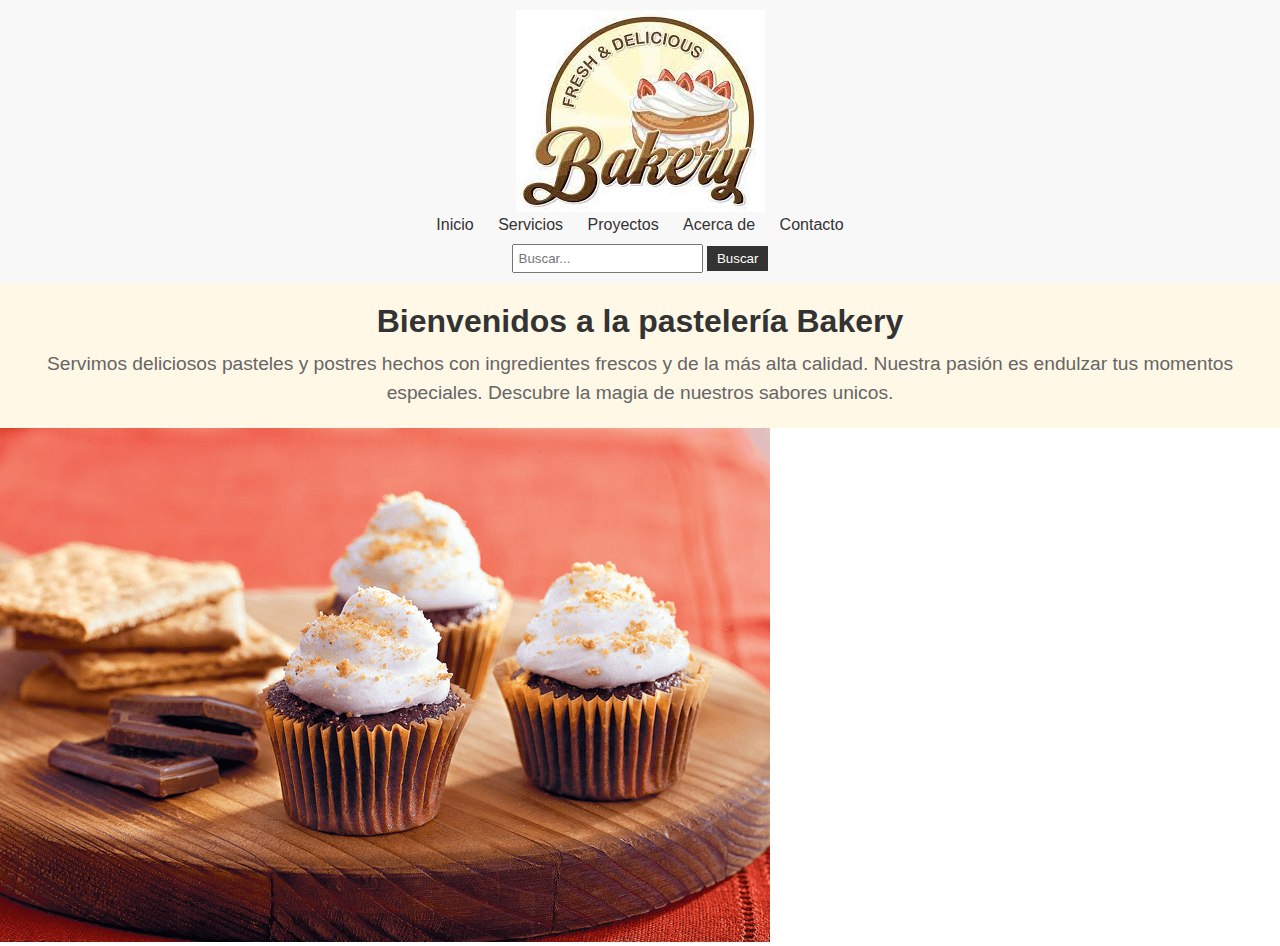
==== index.html @ 110444cb "Add files via upload" ====
<!DOCTYPE html>

<html lang="es">

<head>

    <meta charset="UTF-8">

    <meta name="viewport" content="width=device-width, initial-scale=1.0">

    <title>Pastelería Bakery</title>

    <link rel="icon" type="image/x-icon" href="pasteleria.ico">

    <link rel="stylesheet" href="style.css" ;>

</head>

<body>


    <header>

        <div id="logo">

            <img src="pasteleria.jpeg" alt="Logo de Pastelería Bakery">

        </div>

        <nav>

            <a href="#Inicio">Inicio</a>

            <a href="#Servicios">Servicios</a>

            <a href="#Proyectos">Proyectos</a>

            <a href="#Acerca de">Acerca de</a>

            <a href="#Contacto">Contacto</a>

            <form action="#" method="get">

                <input type="search" name="search" id="search" placeholder="Buscar...">

                <button type="submit">Buscar</button>

            </form>

        </nav>

    </header>


    <div class="banner">
        <div class="description-container">
            <h1>Bienvenidos a la pastelería Bakery</h1>
            <p>Servimos deliciosos pasteles y postres hechos con ingredientes frescos y de la más alta calidad. Nuestra pasión es endulzar tus momentos especiales. Descubre la magia de nuestros sabores unicos.</p>
            </div>
            </div>

            <img src="inicio.png" alt="imagen de pasteles">
</body>

</html>
---- style.css ----
body, h1, p, ul, li {
    margin: 0;
    padding: 0;
}

body {
    font-family: 'Arial', sans-serif;
}

header {
    background-color: #f8f8f8;
    padding: 10px;
    text-align: center;
}

nav a {
    text-decoration: none;
    margin: 0 10px;
    color: #333;
}

.banner {
    display: flex;
    justify-content: space-between;
    align-items: center;
    padding: 20px;
    background-color: #FFF8E7;
}

.description-container {
    flex: 1;
    padding: 0 20px;
}

.banner img {
    max-width: 100%;
    height: auto;
}

h1 {
    font-size: 2em;
    color: #333;
    margin-bottom: 10px;
    font-weight: bold;
}

p {
    font-size: 1.2em;
    color: #666;
    line-height: 1.5;
}

form {
    margin-top: 10px;
}

input[type="search"] {
    padding: 5px;
}

button {
    padding: 5px 10px;
    background-color: #333;
    color: #fff;
    border: none;
    cursor: pointer;
}

.description-container {
    text-align: center;
    align-items: center;
}

.banner img {
    width: 100%;
    height: 100%;
    object-fit: cover;
}
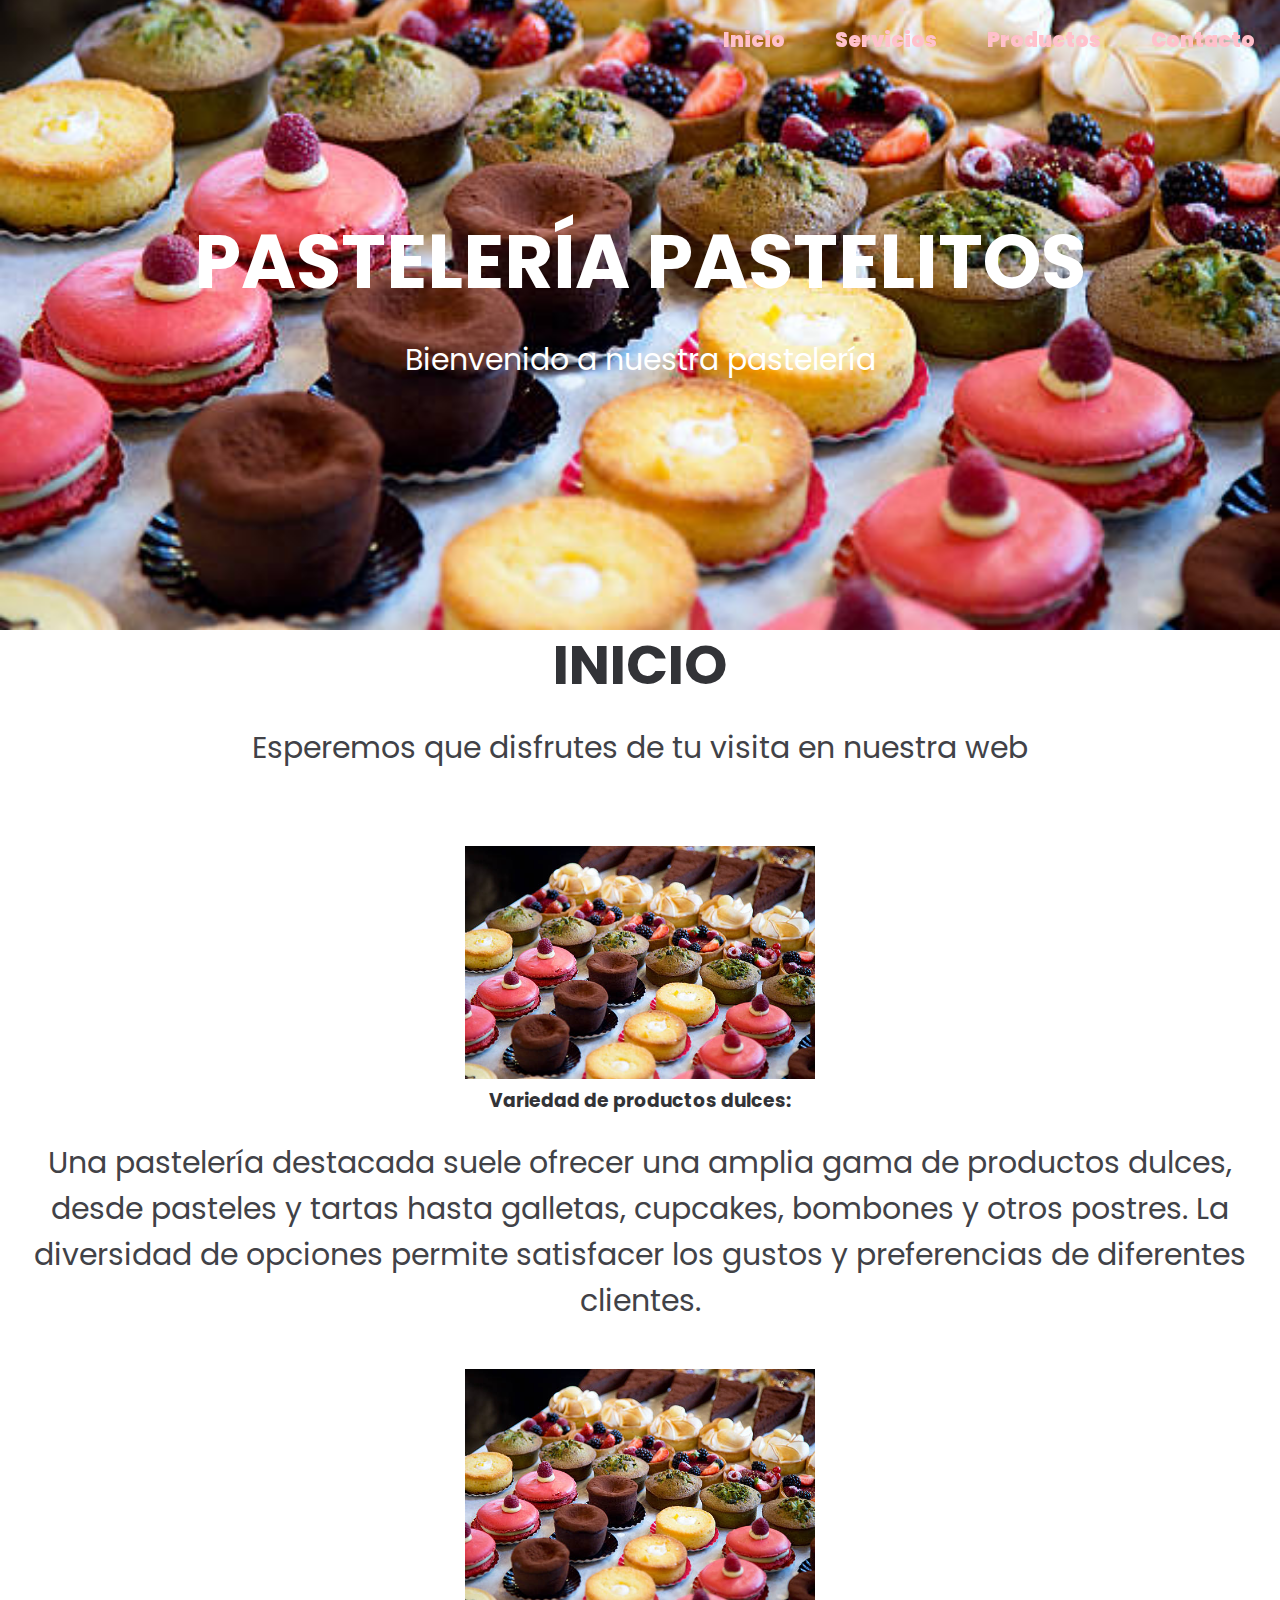
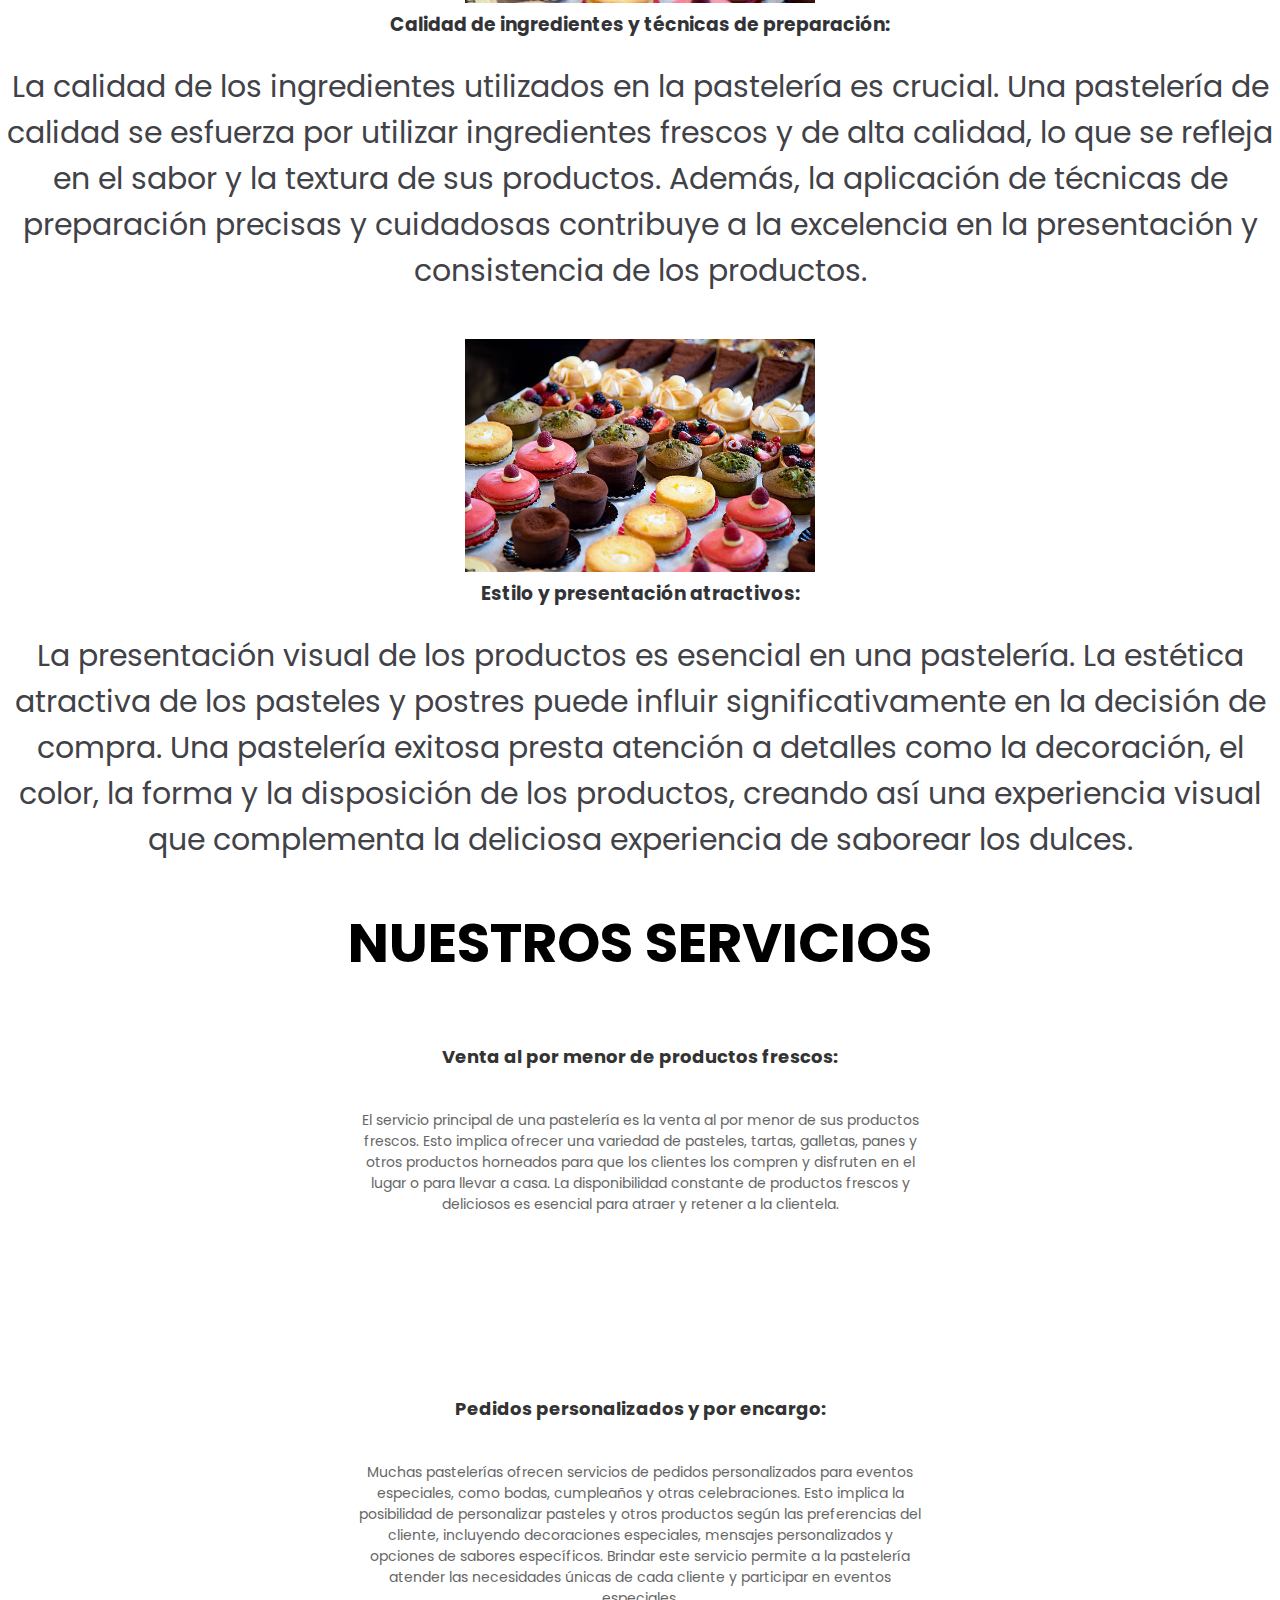
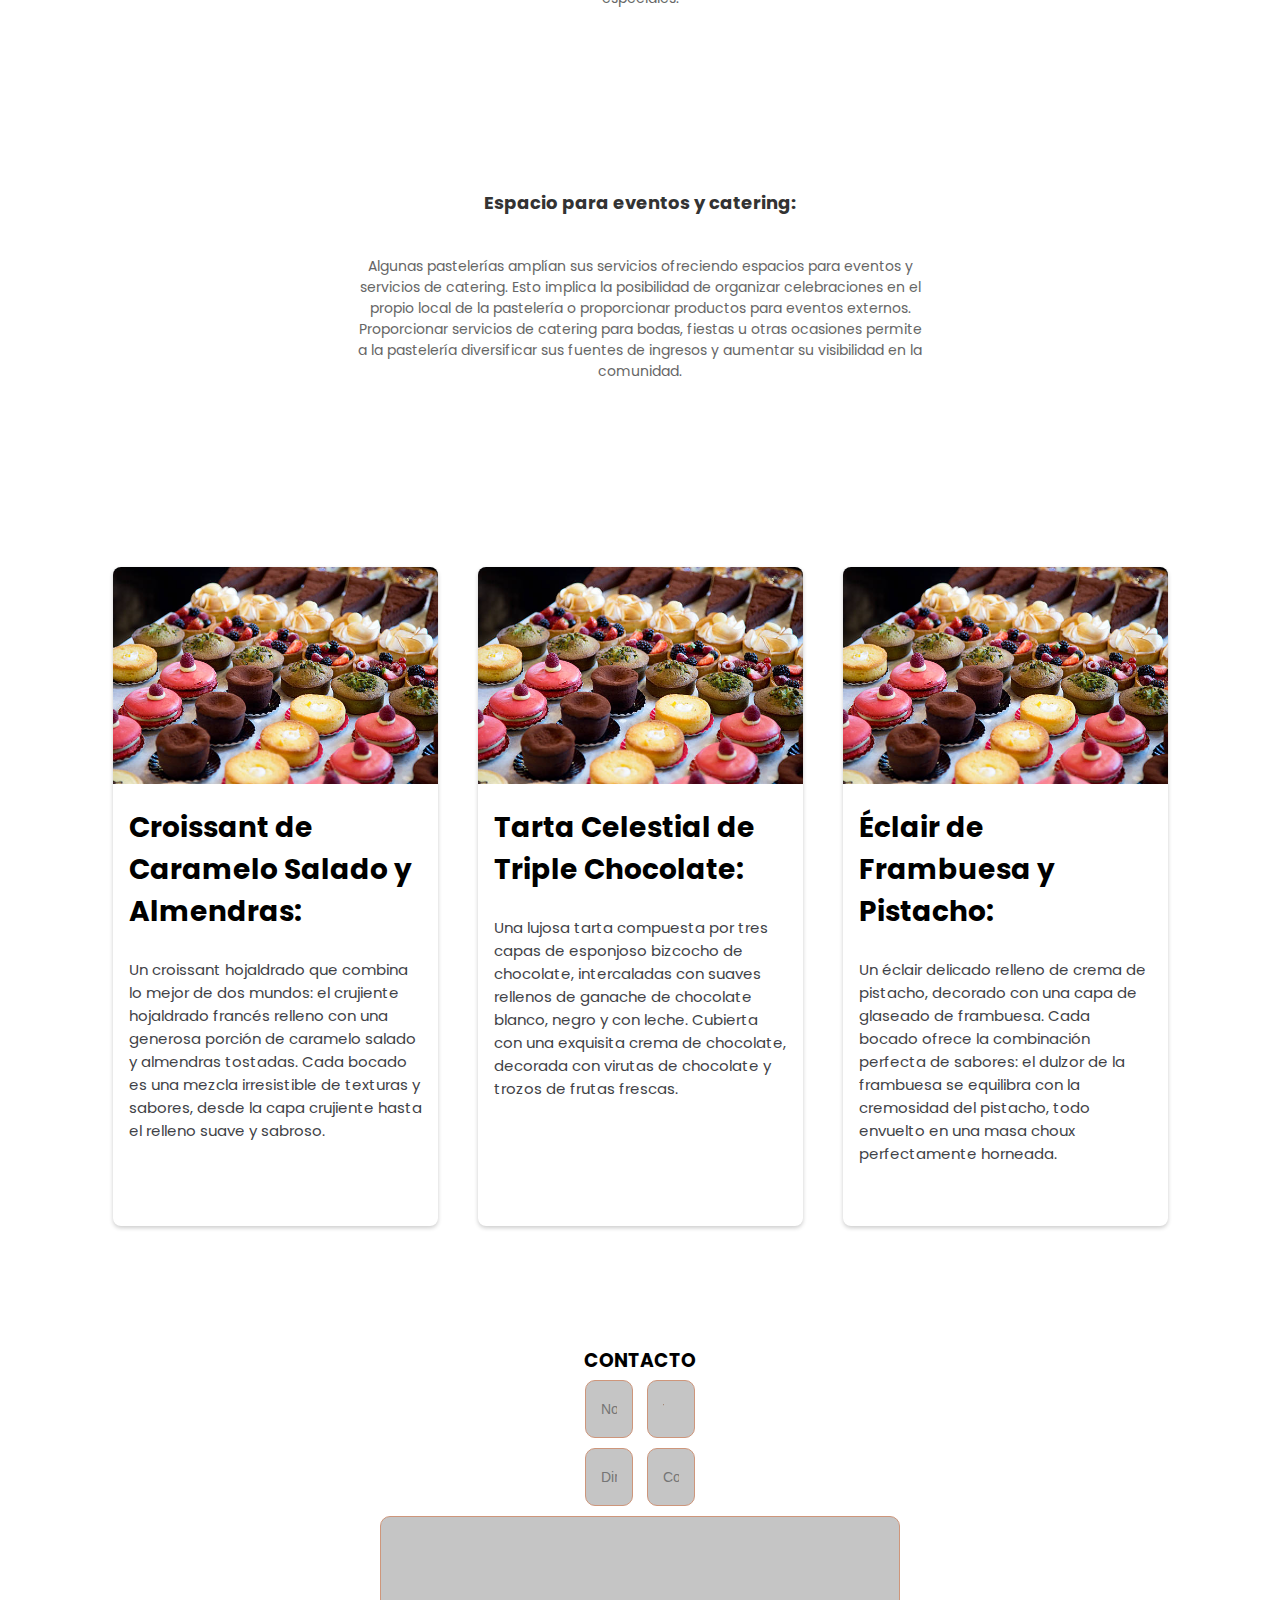
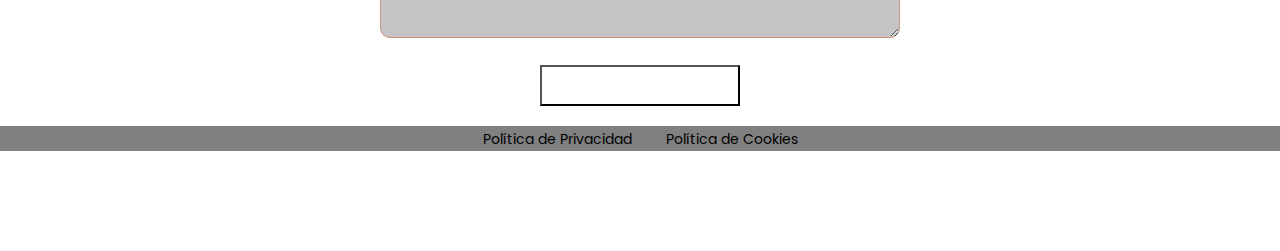
==== commit 16d186d0: "Add files via upload" ====
--- a/index.html
+++ b/index.html
@@ -1,65 +1,174 @@
 <!DOCTYPE html>
-
-<html lang="es">
+<html lang="en">
 
 <head>
-
-    <meta charset="UTF-8">
-
-    <meta name="viewport" content="width=device-width, initial-scale=1.0">
-
-    <title>Pastelería Bakery</title>
-
-    <link rel="icon" type="image/x-icon" href="pasteleria.ico">
-
-    <link rel="stylesheet" href="style.css" ;>
-
+  <meta charset="UTF-8">
+  <meta name="viewport" content="width=device-width, initial-scale=1.0">
+  <title>Document</title>
+  <link rel="stylesheet" href="style.css">
+  <link rel="icon" type="image/x-icon" href="/images/favicon.ico">
 </head>
 
 <body>
+  <header class="header">
+    <div class="menu container">
+      <a href="#" class="logo"></a>
+      <input type="checkbox" id="menu" />
+      <label form="menu">
+        <img
+          src="https://images.unsplash.com/photo-1469854523086-cc02fe5d8800?q=80&w=2021&auto=format&fit=crop&ixlib=rb-4.0.3&ixid=M3wxMjA3fDB8MHxwaG90by1wYWdlfHx8fGVufDB8fHx8fA%3D%3D"
+          class="menu icono" alt="">
+      </label>
+      <nav class="navbar">
+        <ul>
+          <li><a href="#inicio">Inicio</a></li>
+          <li><a href="#">Servicios</a></li>
+          <li><a href="#">Productos</a></li>
+          <li><a href="#">Contacto</a></li>
 
-
-    <header>
-
-        <div id="logo">
-
-            <img src="pasteleria.jpeg" alt="Logo de Pastelería Bakery">
+        </ul>
+      </nav>
+    </div>
+    <div class="header-content container">
+      <h1>PASTELERÍA PASTELITOS</h1>
+      <p>Bienvenido a nuestra pastelería
+      </p>
+    </div>
+  </header>
+  <section class="Viaje">
+    <div class="viaje-content container">
+      <h2 class="inicio">INICIO</h2>
+      <p class="txt-p">
+        Esperemos que disfrutes de tu visita en nuestra web
+      </p>
+      <div class="viajes-group">
+        <div class="viaje-1">
+          <img
+            src="inicio.jpg"
+            alt="">
+          <h3>Variedad de productos dulces:</h3>
+          <p>
+            Una pastelería destacada suele ofrecer una amplia gama de productos dulces, desde pasteles y tartas hasta galletas, cupcakes, bombones y otros postres. La diversidad de opciones permite satisfacer los gustos y preferencias de diferentes clientes.
+          </p>
 
         </div>
 
-        <nav>
+        <div class="viaje-1">
+          <img src="inicio.jpg" alt="pasteleria">
+          <h3>Calidad de ingredientes y técnicas de preparación: </h3>
+          <p>
+            La calidad de los ingredientes utilizados en la pastelería es crucial. Una pastelería de calidad se esfuerza por utilizar ingredientes frescos y de alta calidad, lo que se refleja en el sabor y la textura de sus productos. Además, la aplicación de técnicas de preparación precisas y cuidadosas contribuye a la excelencia en la presentación y consistencia de los productos.
+          </p>
 
-            <a href="#Inicio">Inicio</a>
+        </div>
+        <div class="viaje-1">
+          <img
+            src="inicio.jpg"
+            alt="">
+          <h3>Estilo y presentación atractivos: </h3>
+          <p>
+            La presentación visual de los productos es esencial en una pastelería. La estética atractiva de los pasteles y postres puede influir significativamente en la decisión de compra. Una pastelería exitosa presta atención a detalles como la decoración, el color, la forma y la disposición de los productos, creando así una experiencia visual que complementa la deliciosa experiencia de saborear los dulces.
+          </p>
+          </h3>
+        </div>
+      </div>
+    </div>
+  </section>
+  <main class="services">
+    <div class="services-content container">
+      <h2>Nuestros Servicios</h2>
+      <div class="services-group">
+        <div class="services1">
+          <h3>Venta al por menor de productos frescos:</h3>
+          <p>El servicio principal de una pastelería es la venta al por menor de sus productos frescos. Esto implica ofrecer una variedad de pasteles, tartas, galletas, panes y otros productos horneados para que los clientes los compren y disfruten en el lugar o para llevar a casa. La disponibilidad constante de productos frescos y deliciosos es esencial para atraer y retener a la clientela.
+          </p>
+        </div>
+        <div class="services1">
+          <h3>Pedidos personalizados y por encargo:</h3>
+          <p>Muchas pastelerías ofrecen servicios de pedidos personalizados para eventos especiales, como bodas, cumpleaños y otras celebraciones. Esto implica la posibilidad de personalizar pasteles y otros productos según las preferencias del cliente, incluyendo decoraciones especiales, mensajes personalizados y opciones de sabores específicos. Brindar este servicio permite a la pastelería atender las necesidades únicas de cada cliente y participar en eventos especiales.
 
-            <a href="#Servicios">Servicios</a>
-
-            <a href="#Proyectos">Proyectos</a>
-
-            <a href="#Acerca de">Acerca de</a>
-
-            <a href="#Contacto">Contacto</a>
-
-            <form action="#" method="get">
-
-                <input type="search" name="search" id="search" placeholder="Buscar...">
-
-                <button type="submit">Buscar</button>
-
-            </form>
-
-        </nav>
-
-    </header>
+          </p>
+        </div>
+        <div class="services1">
+          <h3>Espacio para eventos y catering: </h3>
+          <p>Algunas pastelerías amplían sus servicios ofreciendo espacios para eventos y servicios de catering. Esto implica la posibilidad de organizar celebraciones en el propio local de la pastelería o proporcionar productos para eventos externos. Proporcionar servicios de catering para bodas, fiestas u otras ocasiones permite a la pastelería diversificar sus fuentes de ingresos y aumentar su visibilidad en la comunidad.
 
 
-    <div class="banner">
-        <div class="description-container">
-            <h1>Bienvenidos a la pastelería Bakery</h1>
-            <p>Servimos deliciosos pasteles y postres hechos con ingredientes frescos y de la más alta calidad. Nuestra pasión es endulzar tus momentos especiales. Descubre la magia de nuestros sabores unicos.</p>
-            </div>
-            </div>
+          </p>
+        </div>
+      </div>
+    </div>
+  </main>
+  
+  <section id="viaje">
+    <div class="contenedor">
+      <div class="titulo">
+      </div>
+      <div class="contenedor">
+        <div class="card">
+          <img
+            src="inicio.jpg"
+            alt="Balí">
+          <div class="contenido">
+            <h3>Croissant de Caramelo Salado y Almendras:</h3>
+            <p>
+                Un croissant hojaldrado que combina lo mejor de dos mundos: el crujiente hojaldrado francés relleno con una generosa porción de caramelo salado y almendras tostadas. Cada bocado es una mezcla irresistible de texturas y sabores, desde la capa crujiente hasta el relleno suave y sabroso.</p>
+          </div>
+        </div>
+      </div>
+      <div class="contenedor">
+        <div class="card">
+          <img
+            src="inicio.jpg"
+            alt="Balí">
+          <div class="contenido">
+            <h3>Tarta Celestial de Triple Chocolate:</h3>
+            <p>
+                Una lujosa tarta compuesta por tres capas de esponjoso bizcocho de chocolate, intercaladas con suaves rellenos de ganache de chocolate blanco, negro y con leche. Cubierta con una exquisita crema de chocolate, decorada con virutas de chocolate y trozos de frutas frescas.</p>
+          </div>
+        </div>
+      </div>
 
-            <img src="inicio.png" alt="imagen de pasteles">
+      <div class="contenedor">
+        <div class="card">
+          <img
+            src="inicio.jpg"
+            alt="ViajesHoy">
+          <div class="contenido">
+            <h3>Éclair de Frambuesa y Pistacho:</h3>
+            <p>
+                Un éclair delicado relleno de crema de pistacho, decorado con una capa de glaseado de frambuesa. Cada bocado ofrece la combinación perfecta de sabores: el dulzor de la frambuesa se equilibra con la cremosidad del pistacho, todo envuelto en una masa choux perfectamente horneada.</p>
+          </div>
+        </div>
+      </div>
+    </div>
+  </section>
+  <footer class="footer-bg">
+    <div class="footer-content container">
+      <h3>CONTACTO</h3>
+      <form>
+        <div class="Layer1">
+          <input class="campo" type="text" placeholder="Nombre" required>
+          <input class="campo" type="number" placeholder="Telefono" required>
+        </div>
+        <div class="Layer2">
+          <input class="campo" type="text" placeholder="Direccion" required>
+          <input class="campo" type="email" placeholder="Correo" required>
+        </div>
+        <div class="Txt">
+          <textarea class="campo" cols="30" rows="5" placeholder="Texto" required>
+          </textarea>
+        </div>
+        <input type="submit" value="Enviar" class="btn-1">
+      </form>
+
+    </div>
+    <div class="privacy-links">
+        <a href="#">Política de Privacidad</a>
+        <a href="#">Política de Cookies</a>
+    </div>
+
+  </footer>
 </body>
 
-</html>+</html>
--- a/style.css
+++ b/style.css
@@ -1,78 +1,354 @@
-body, h1, p, ul, li {
+@import url('https://fonts.googleapis.com/css2?family=Poppins:ital,wght@0,100;0,200;0,300;0,400;0,500;0,600;0,700;0,800;0,900;1,100;1,200;1,300;1,400;1,500;1,600;1,700;1,800;1,900&family=Roboto:ital,wght@0,100;0,300;0,400;0,500;0,700;0,900;1,100;1,300;1,400;1,500;1,700;1,900&display=swap');
+
+* {
+    padding: 0;
     margin: 0;
-    padding: 0;
+    box-sizing: border-box;
+    text-decoration: none;
+    list-style: none;
 }
 
 body {
-    font-family: 'Arial', sans-serif;
-}
-
-header {
-    background-color: #f8f8f8;
-    padding: 10px;
-    text-align: center;
-}
-
-nav a {
-    text-decoration: none;
-    margin: 0 10px;
+    font-family: 'Poppins', sans-serif;
+}
+
+.container {
+    margin: 0 auto;
+}
+
+.header {
+    background-image: url(inicio.jpg);
+    background-position: center bottom;
+    background-repeat: no-repeat;
+    background-size: cover;
+    min-height: 70vh;
+    display: flex;
+    align-items: center;
+}
+
+.menu {
+    position: absolute;
+    top: 0;
+    left: 0;
+    right: 0;
+    display: flex;
+    align-items: center;
+    justify-content: space-between;
+    position: fixed;
+}
+
+.menu .navbar ul li {
+    position: relative;
+    float: left;
+}
+
+.menu .navbar ul li a {
+    font-size: 20px;
+    padding: 25px;
+    color: pink;
+    display: block;
+    font-weight: 1000;
+}
+
+.menu .navbar ul li a:hover {
+    color: brown;
+}
+
+#menu {
+    display: none;
+}
+
+.menu-icono {
+    width: 25px;
+}
+
+.menu label {
+    cursor: pointer;
+    display: none;
+}
+
+.header-content {
+    text-align: center;
+}
+
+.header-content h1 {
+    font-size: 75px;
+    line-height: 80px;
+    color: #fff;
+    text-transform: uppercase;
+    margin-bottom: 35px;
+}
+
+.header-content p {
+    color: #fff;
+    padding: 0 250px;
+    margin-bottom: 25px;
+}
+
+.btn-1 {
+    display: inline-block;
+    padding: 11px 35px;
+    background-color: #CE967B;
+    color: #fff;
+    text-transform: uppercase;
+}
+
+.btn-1:hover {
+    background-color: #ebad8d;
+}
+
+.Viaje {
+    display: flex;
+    flex-direction: column;
+    align-items: center;
+    text-align: center;
+}
+
+.viaje-content {
+    width: 100%;
+}
+
+.viaje-content h2 {
+    font-size: 55px;
+    line-height: 70px;
+    color: #323337;
+    text-transform: uppercase;
+    padding: 0 250px;
+    margin-bottom: 15px;
+}
+
+.txt-p {
+    color: #414247;
+    padding: 0 250px;
+    margin-bottom: 75px;
+}
+
+.viajes-group {
+    flex-wrap: wrap;
+}
+
+.viaje-1 img {
+    width: 100%;
+    max-width: 600px;
+    margin: 0 auto;
+}
+
+.viaje1 {
+    padding: 0 25px;
+}
+
+.viaje-1 img {
+    width: 350px;
+}
+
+.viaje-1 h3 {
+    color: #323337;
+    font-size: 50 px;
+    margin-bottom: 15px;
+}
+
+.services {
+    display: flex;
+    flex-direction: column;
+    align-items: center;
+    text-align: center;
+
+}
+
+.services-content {
+    width: 100%;
+}
+
+.services-content h2 {
+    font-size: 55px;
+    line-height: 70px;
+    color: black;
+    text-transform: uppercase;
+    margin-bottom: 50px;
+}
+
+.services-content p {
+    color: white;
+    margin-bottom: 150px;
+    padding: 10 100px;
+}
+
+.services-group {
+    flex-wrap: wrap;
+}
+
+.services1 {
+    width: 100%;
+    max-width: 600px;
+    margin: 0 auto;
+}
+
+.services1 img {
+    width: 100%;
+    height: auto;
+    border-bottom: 1px solid #e0e0e0;
+}
+
+.services1 h3 {
     color: #333;
-}
-
-.banner {
-    display: flex;
-    justify-content: space-between;
-    align-items: center;
-    padding: 20px;
-    background-color: #FFF8E7;
-}
-
-.description-container {
-    flex: 1;
-    padding: 0 20px;
-}
-
-.banner img {
-    max-width: 100%;
+    font-size: 18px;
+    padding: 15px;
+}
+
+.services p {
+    color: #666;
+    padding: 0 15px 15px;
+    font-size: 14px;
+}
+
+.general {
+    display: flex;
+
+}
+
+.general-1 {
+    width: 50%;
+    padding: 100px 250px 100p 100px;
+    background-color: #E1E2E6;
+}
+
+.general-2 {
+    background-image: url(inicio.jpg);
+    background-position: center center;
+    background-repeat: no-repeat;
+    background-size: cover;
+    width: 50%;
+}
+
+.general-3 {
+    background-image: url(inicio.jpg);
+    background-position: center center;
+    background-repeat: no-repeat;
+    background-size: cover;
+    width: 50%;
+}
+
+h2 {
+    font-size: 75px;
+    line-height: 500px;
+    color: #323337;
+    text-transform: uppercase;
+    margin-bottom: 20px;
+}
+
+p {
+    font-size: 30px;
+    color: #414247;
+    margin: 25px 0 45px 0;
+}
+
+#viaje .titulo {
+    display: flex;
+    align-items: center;
+    justify-content: center;
+    margin-top: 10vh;
+}
+
+#viaje .contenedor {
+    display: flex;
+    justify-content: center;
+    flex-wrap: wrap;
+}
+
+#viaje .card {
+    width: 325px;
+    background-color: white;
+    border-radius: 8px;
+    overflow: hidden;
+    box-shadow: 0 2px 4px rgba(0, 0, 0, 0.2);
+    margin: 20px;
+}
+
+#viaje img {
+    width: 100%;
     height: auto;
 }
 
-h1 {
-    font-size: 2em;
-    color: #333;
-    margin-bottom: 10px;
-    font-weight: bold;
-}
-
-p {
-    font-size: 1.2em;
-    color: #666;
-    line-height: 1.5;
+#viaje .contenido {
+    padding: 16px;
+}
+
+#viaje .contenido h3 {
+    font-size: 28px;
+    margin-bottom: 8px;
+}
+
+#viaje .contenido p {
+    font-size: 15px;
+}
+
+.footer-bg {
+    background-image: url(photo-1530789253388-582c481c54b0.avif);
+    background-position: center center;
+    background-repeat: no-repeat;
+    background-size: cover;
+    text-align: center;
+    padding: 100px 0;
 }
 
 form {
-    margin-top: 10px;
-}
-
-input[type="search"] {
-    padding: 5px;
-}
-
-button {
-    padding: 5px 10px;
-    background-color: #333;
+    flex-direction: column;
+    text-align: center;
+}
+
+.campo-1 {
+    margin-bottom: 15px;
+}
+
+.campo {
+    margin: 5px;
+    padding: 20px 15px;
+    width: 450px;
+    background-color: #c5c5c5;
+    border: 1px solid #CE967B;
+    outline: none;
+    border-radius: 10px;
+    font-size: 14px;
+    color: black;
+}
+
+textarea {
+    width: 520px !important;
+    flex: start;
+}
+
+.privacy-links {
+    margin-top: 20px;
+background-color: gray;
+}
+
+footer .footer-content form input {
+    width: 48px;
+    
+}
+
+footer .footer-content form .btn-1 {
+    width: 100%;
+    max-width: 200px;
+    margin-top: 15px;
+    background-color: white;
     color: #fff;
-    border: none;
-    cursor: pointer;
-}
-
-.description-container {
-    text-align: center;
-    align-items: center;
-}
-
-.banner img {
-    width: 100%;
-    height: 100%;
-    object-fit: cover;
-}+}
+
+footer .footer-content form .btn-1:hover {
+    background-color: #ebad8d;
+}
+
+
+
+.privacy-links a {
+color: black;
+margin: 0 15px;
+text-decoration: none;
+font-size: 14px;
+
+}
+
+.privacy-links a:hover {
+    color: chocolate;
+}
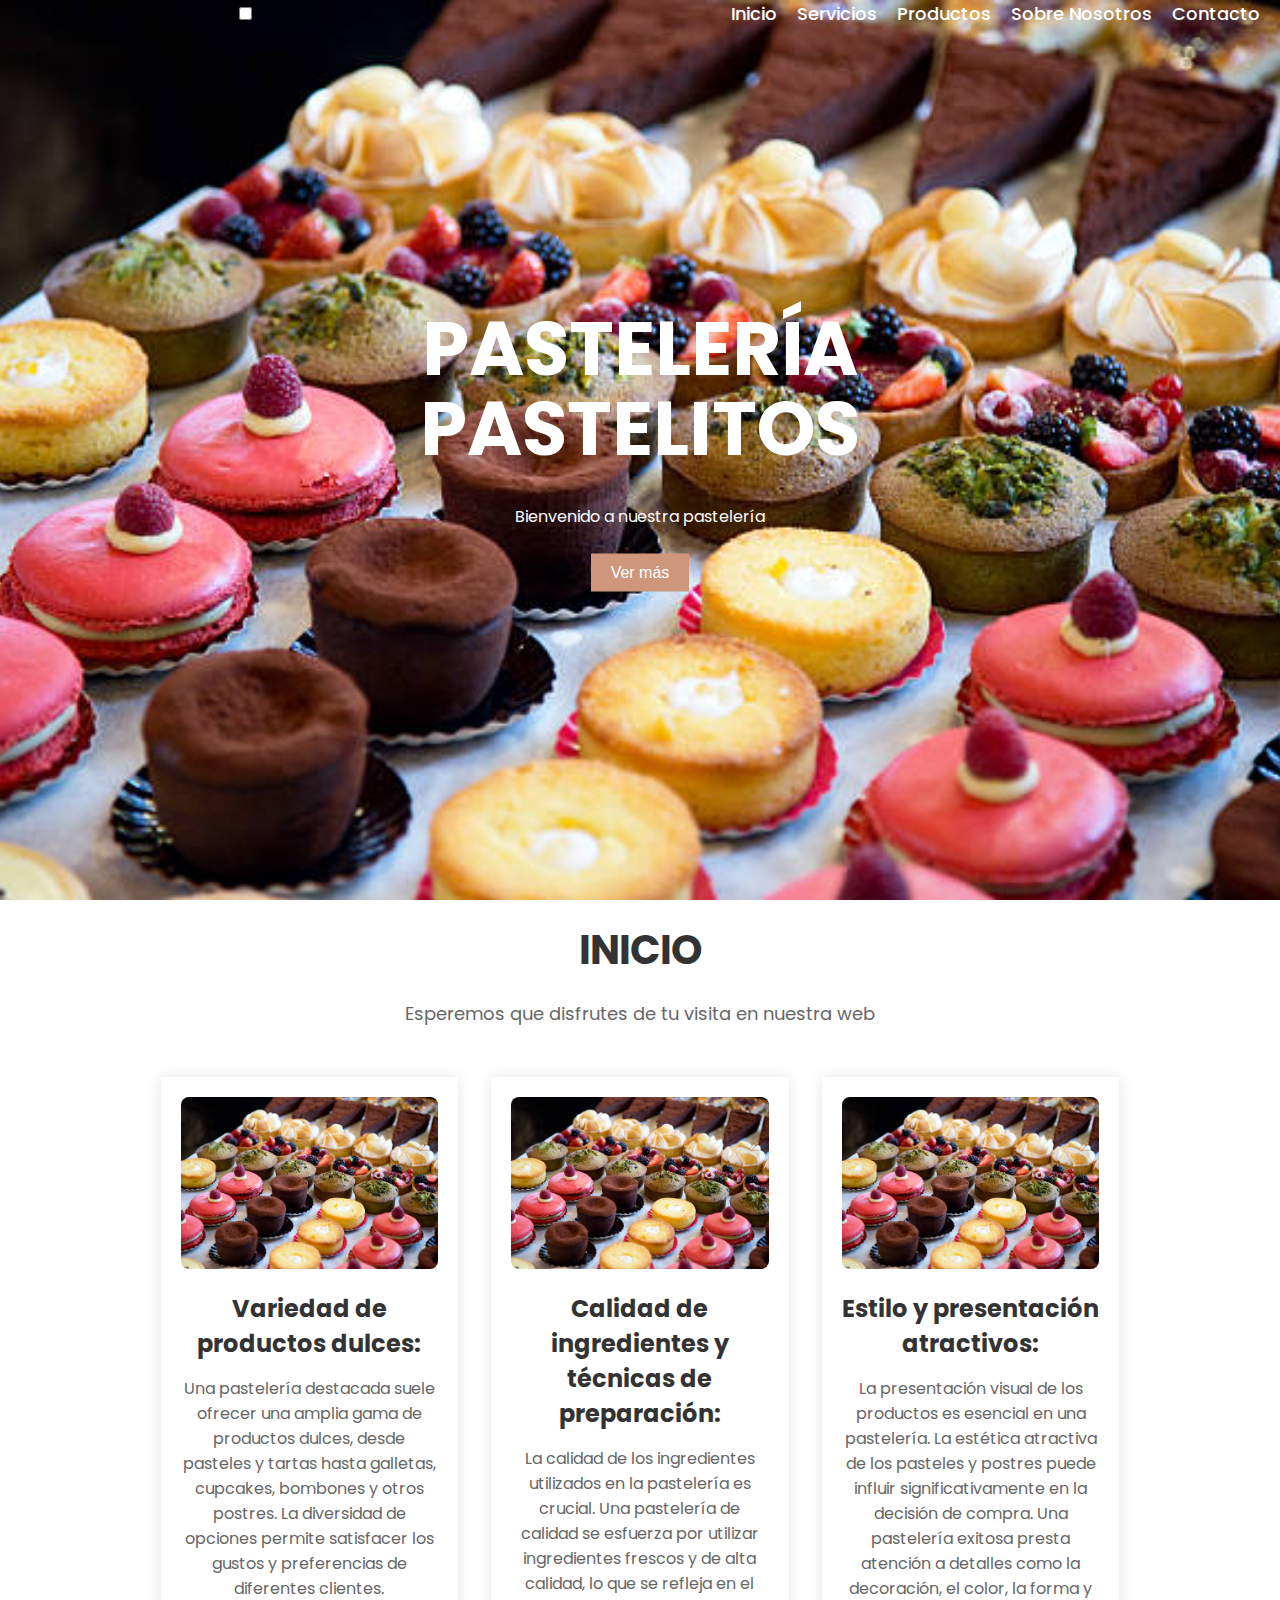
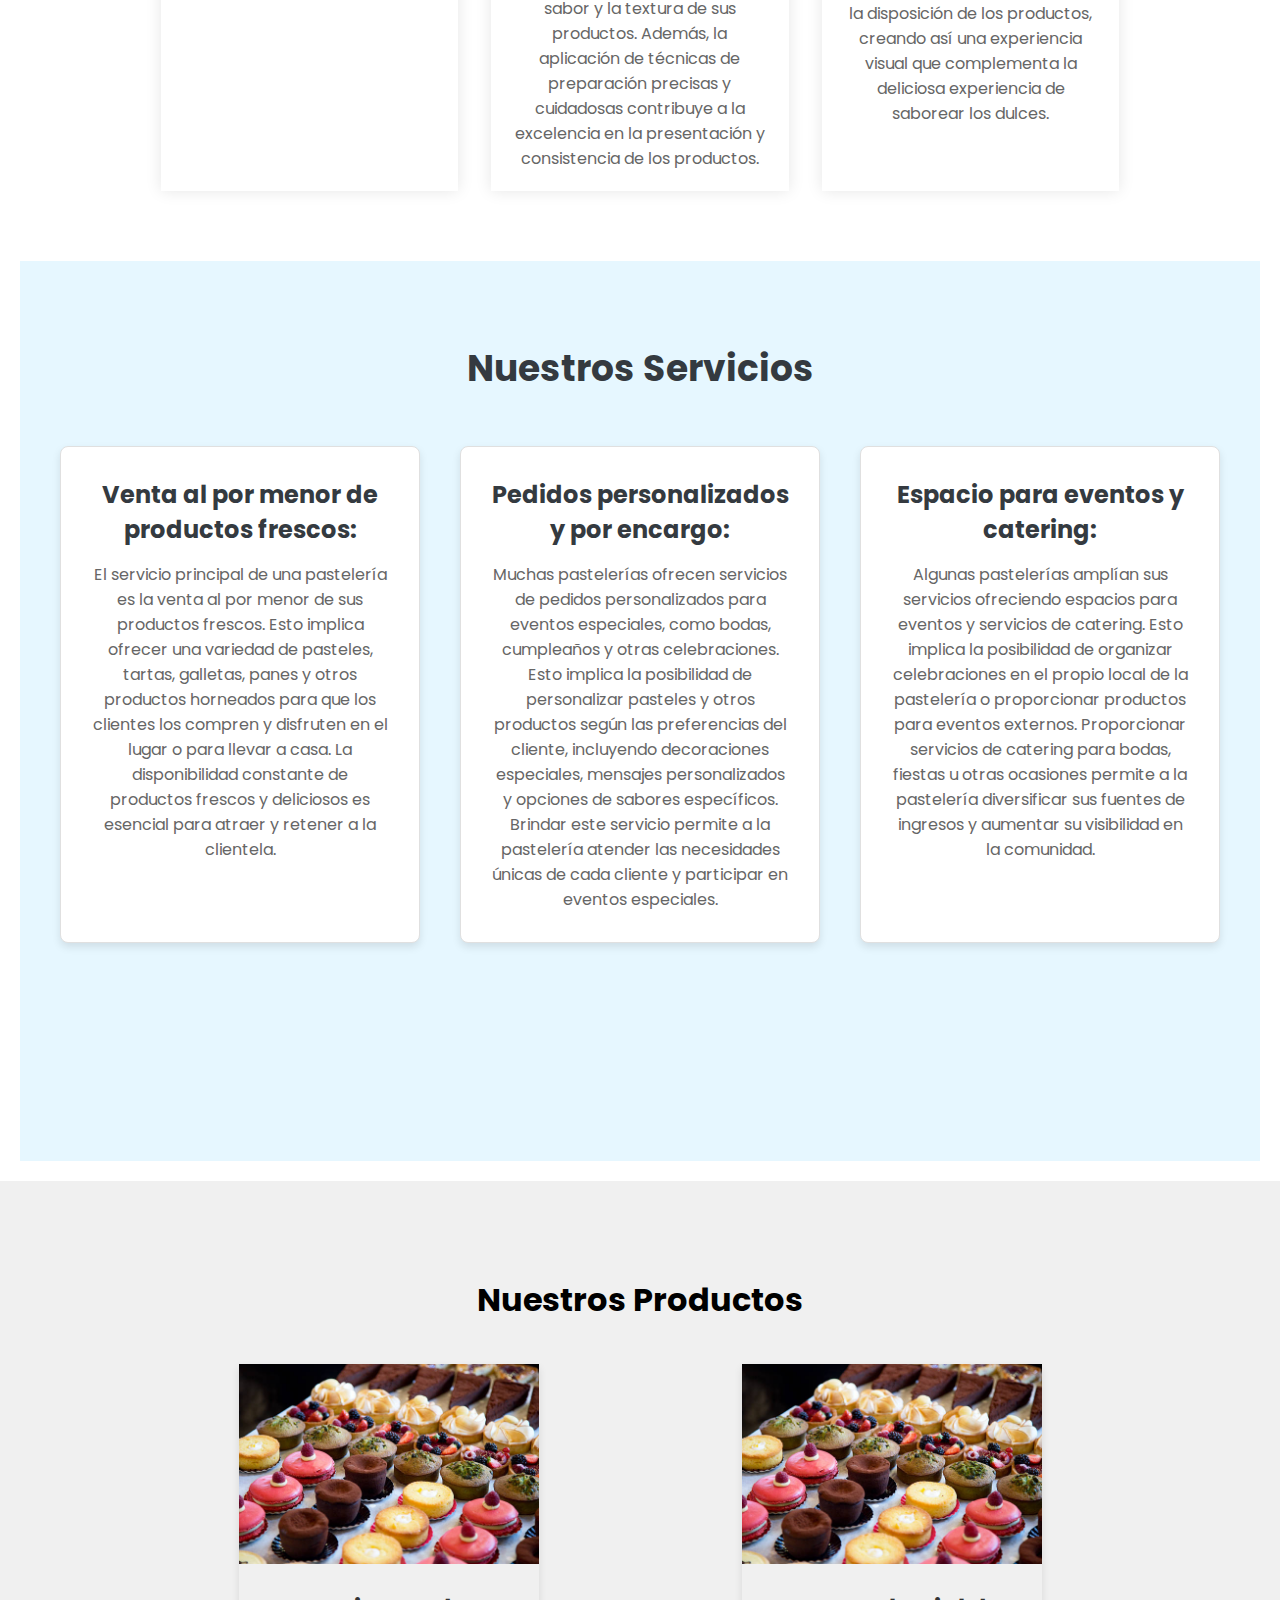
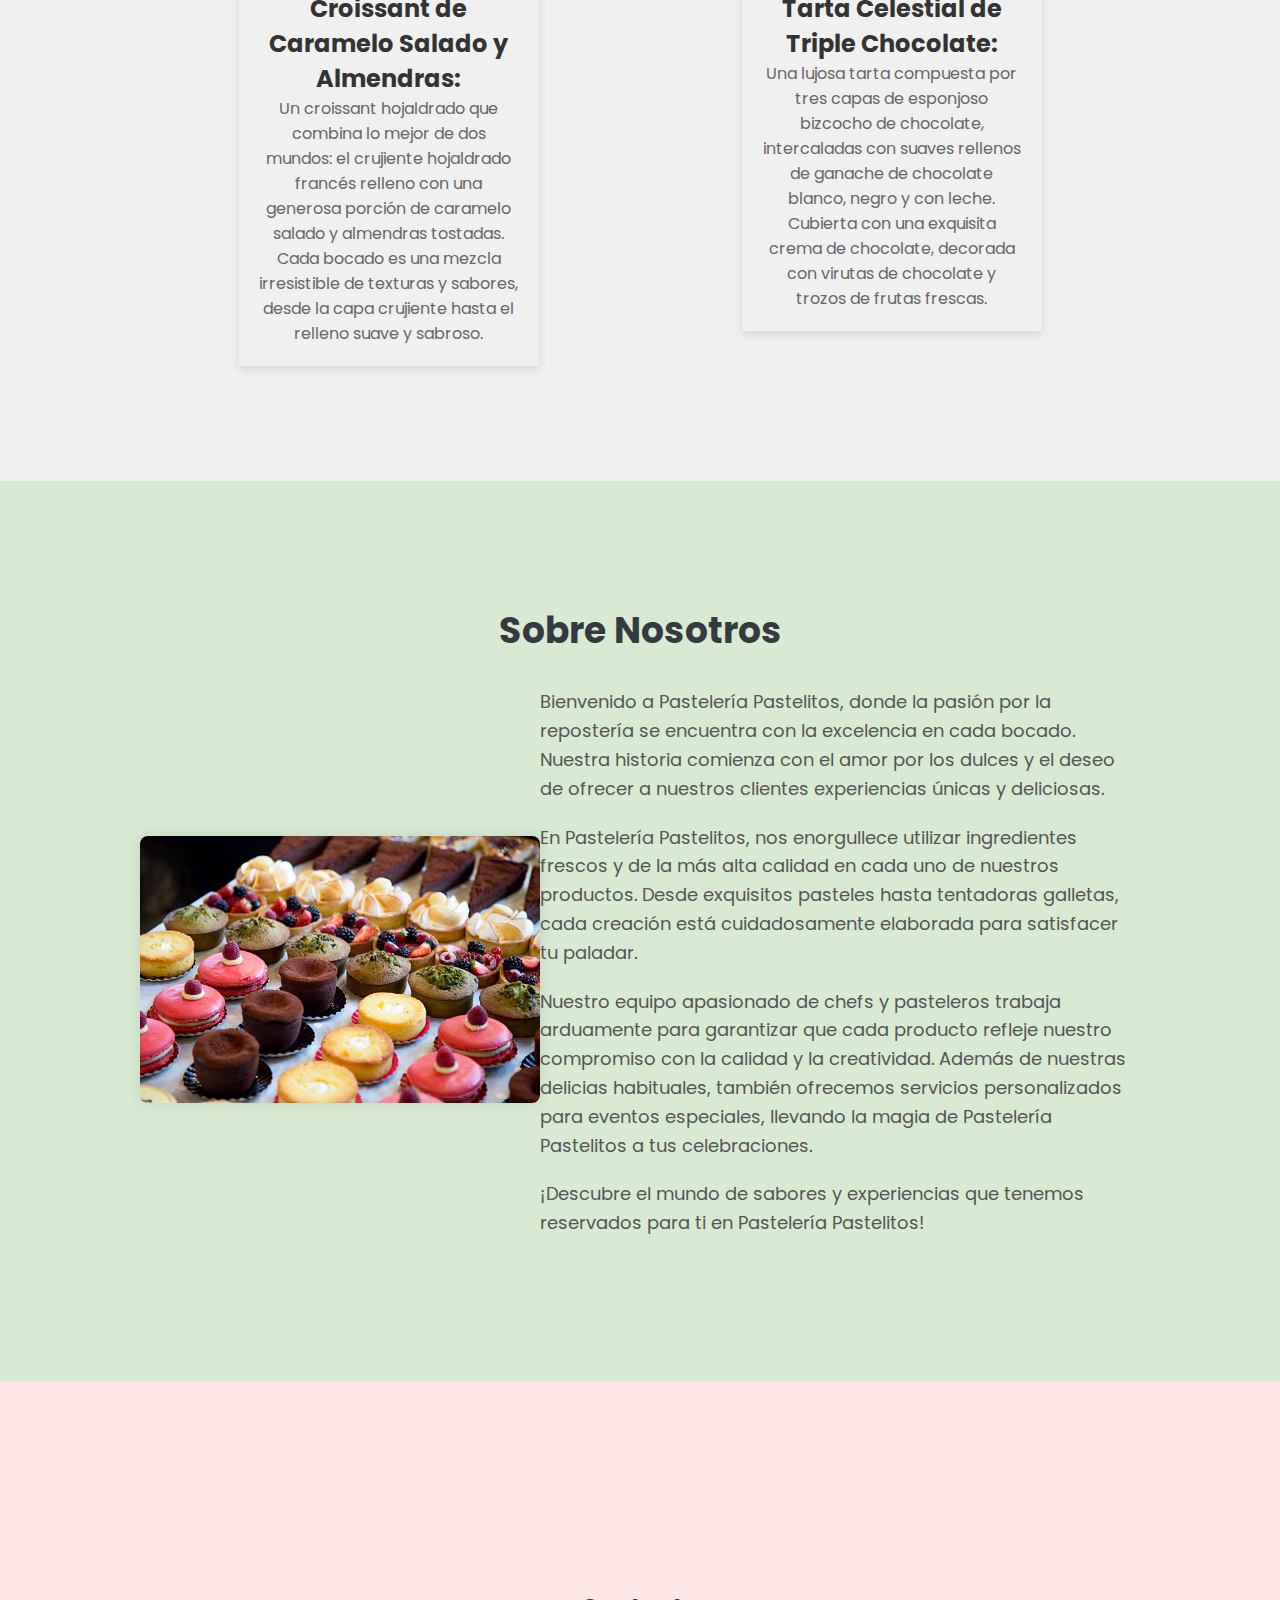
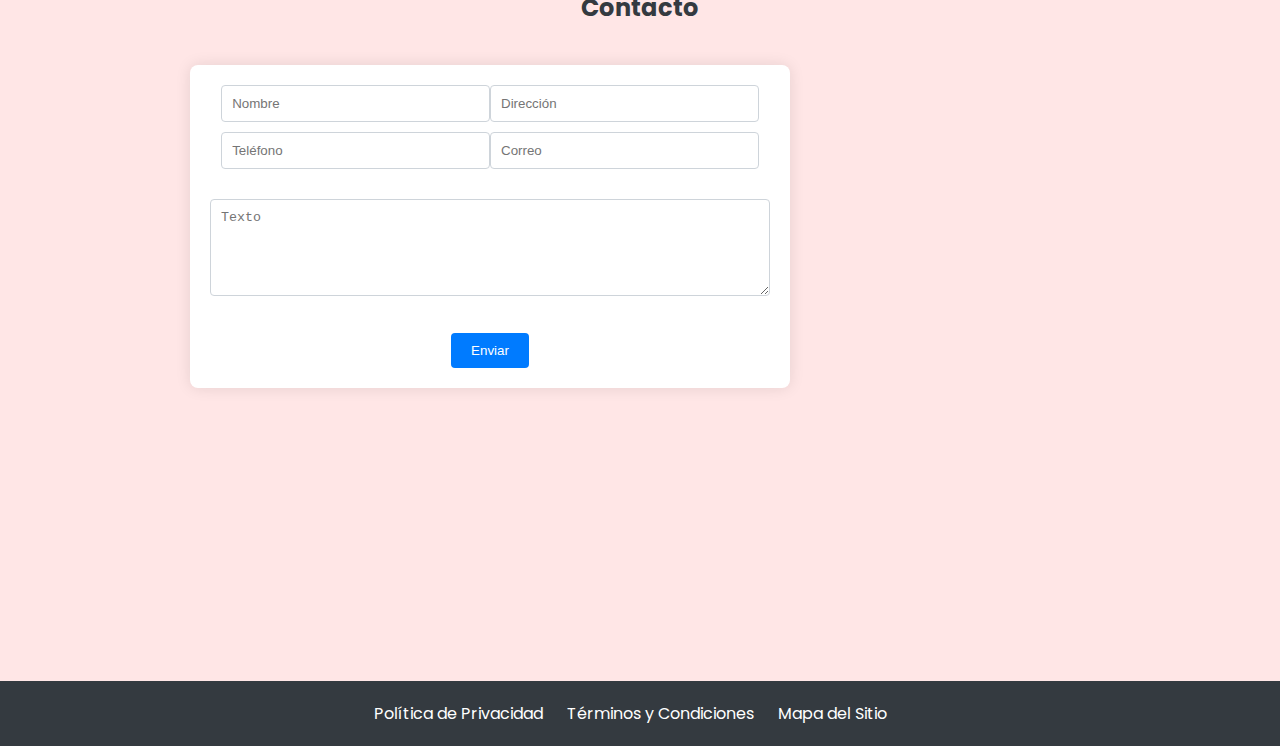
==== commit e198f136: "Add files via upload" ====
--- a/index.html
+++ b/index.html
@@ -1,174 +1,204 @@
-<!DOCTYPE html>
-<html lang="en">
-
-<head>
-  <meta charset="UTF-8">
-  <meta name="viewport" content="width=device-width, initial-scale=1.0">
-  <title>Document</title>
-  <link rel="stylesheet" href="style.css">
-  <link rel="icon" type="image/x-icon" href="/images/favicon.ico">
-</head>
-
-<body>
-  <header class="header">
-    <div class="menu container">
-      <a href="#" class="logo"></a>
-      <input type="checkbox" id="menu" />
-      <label form="menu">
-        <img
-          src="https://images.unsplash.com/photo-1469854523086-cc02fe5d8800?q=80&w=2021&auto=format&fit=crop&ixlib=rb-4.0.3&ixid=M3wxMjA3fDB8MHxwaG90by1wYWdlfHx8fGVufDB8fHx8fA%3D%3D"
-          class="menu icono" alt="">
-      </label>
-      <nav class="navbar">
-        <ul>
-          <li><a href="#inicio">Inicio</a></li>
-          <li><a href="#">Servicios</a></li>
-          <li><a href="#">Productos</a></li>
-          <li><a href="#">Contacto</a></li>
-
-        </ul>
-      </nav>
-    </div>
-    <div class="header-content container">
-      <h1>PASTELERÍA PASTELITOS</h1>
-      <p>Bienvenido a nuestra pastelería
-      </p>
-    </div>
-  </header>
-  <section class="Viaje">
-    <div class="viaje-content container">
-      <h2 class="inicio">INICIO</h2>
-      <p class="txt-p">
-        Esperemos que disfrutes de tu visita en nuestra web
-      </p>
-      <div class="viajes-group">
-        <div class="viaje-1">
-          <img
-            src="inicio.jpg"
-            alt="">
-          <h3>Variedad de productos dulces:</h3>
-          <p>
-            Una pastelería destacada suele ofrecer una amplia gama de productos dulces, desde pasteles y tartas hasta galletas, cupcakes, bombones y otros postres. La diversidad de opciones permite satisfacer los gustos y preferencias de diferentes clientes.
-          </p>
-
-        </div>
-
-        <div class="viaje-1">
-          <img src="inicio.jpg" alt="pasteleria">
-          <h3>Calidad de ingredientes y técnicas de preparación: </h3>
-          <p>
-            La calidad de los ingredientes utilizados en la pastelería es crucial. Una pastelería de calidad se esfuerza por utilizar ingredientes frescos y de alta calidad, lo que se refleja en el sabor y la textura de sus productos. Además, la aplicación de técnicas de preparación precisas y cuidadosas contribuye a la excelencia en la presentación y consistencia de los productos.
-          </p>
-
-        </div>
-        <div class="viaje-1">
-          <img
-            src="inicio.jpg"
-            alt="">
-          <h3>Estilo y presentación atractivos: </h3>
-          <p>
-            La presentación visual de los productos es esencial en una pastelería. La estética atractiva de los pasteles y postres puede influir significativamente en la decisión de compra. Una pastelería exitosa presta atención a detalles como la decoración, el color, la forma y la disposición de los productos, creando así una experiencia visual que complementa la deliciosa experiencia de saborear los dulces.
-          </p>
-          </h3>
-        </div>
-      </div>
-    </div>
-  </section>
-  <main class="services">
-    <div class="services-content container">
-      <h2>Nuestros Servicios</h2>
-      <div class="services-group">
-        <div class="services1">
-          <h3>Venta al por menor de productos frescos:</h3>
-          <p>El servicio principal de una pastelería es la venta al por menor de sus productos frescos. Esto implica ofrecer una variedad de pasteles, tartas, galletas, panes y otros productos horneados para que los clientes los compren y disfruten en el lugar o para llevar a casa. La disponibilidad constante de productos frescos y deliciosos es esencial para atraer y retener a la clientela.
-          </p>
-        </div>
-        <div class="services1">
-          <h3>Pedidos personalizados y por encargo:</h3>
-          <p>Muchas pastelerías ofrecen servicios de pedidos personalizados para eventos especiales, como bodas, cumpleaños y otras celebraciones. Esto implica la posibilidad de personalizar pasteles y otros productos según las preferencias del cliente, incluyendo decoraciones especiales, mensajes personalizados y opciones de sabores específicos. Brindar este servicio permite a la pastelería atender las necesidades únicas de cada cliente y participar en eventos especiales.
-
-          </p>
-        </div>
-        <div class="services1">
-          <h3>Espacio para eventos y catering: </h3>
-          <p>Algunas pastelerías amplían sus servicios ofreciendo espacios para eventos y servicios de catering. Esto implica la posibilidad de organizar celebraciones en el propio local de la pastelería o proporcionar productos para eventos externos. Proporcionar servicios de catering para bodas, fiestas u otras ocasiones permite a la pastelería diversificar sus fuentes de ingresos y aumentar su visibilidad en la comunidad.
-
-
-          </p>
-        </div>
-      </div>
-    </div>
-  </main>
-  
-  <section id="viaje">
-    <div class="contenedor">
-      <div class="titulo">
-      </div>
-      <div class="contenedor">
-        <div class="card">
-          <img
-            src="inicio.jpg"
-            alt="Balí">
-          <div class="contenido">
-            <h3>Croissant de Caramelo Salado y Almendras:</h3>
-            <p>
-                Un croissant hojaldrado que combina lo mejor de dos mundos: el crujiente hojaldrado francés relleno con una generosa porción de caramelo salado y almendras tostadas. Cada bocado es una mezcla irresistible de texturas y sabores, desde la capa crujiente hasta el relleno suave y sabroso.</p>
-          </div>
-        </div>
-      </div>
-      <div class="contenedor">
-        <div class="card">
-          <img
-            src="inicio.jpg"
-            alt="Balí">
-          <div class="contenido">
-            <h3>Tarta Celestial de Triple Chocolate:</h3>
-            <p>
-                Una lujosa tarta compuesta por tres capas de esponjoso bizcocho de chocolate, intercaladas con suaves rellenos de ganache de chocolate blanco, negro y con leche. Cubierta con una exquisita crema de chocolate, decorada con virutas de chocolate y trozos de frutas frescas.</p>
-          </div>
-        </div>
-      </div>
-
-      <div class="contenedor">
-        <div class="card">
-          <img
-            src="inicio.jpg"
-            alt="ViajesHoy">
-          <div class="contenido">
-            <h3>Éclair de Frambuesa y Pistacho:</h3>
-            <p>
-                Un éclair delicado relleno de crema de pistacho, decorado con una capa de glaseado de frambuesa. Cada bocado ofrece la combinación perfecta de sabores: el dulzor de la frambuesa se equilibra con la cremosidad del pistacho, todo envuelto en una masa choux perfectamente horneada.</p>
-          </div>
-        </div>
-      </div>
-    </div>
-  </section>
-  <footer class="footer-bg">
-    <div class="footer-content container">
-      <h3>CONTACTO</h3>
-      <form>
-        <div class="Layer1">
-          <input class="campo" type="text" placeholder="Nombre" required>
-          <input class="campo" type="number" placeholder="Telefono" required>
-        </div>
-        <div class="Layer2">
-          <input class="campo" type="text" placeholder="Direccion" required>
-          <input class="campo" type="email" placeholder="Correo" required>
-        </div>
-        <div class="Txt">
-          <textarea class="campo" cols="30" rows="5" placeholder="Texto" required>
-          </textarea>
-        </div>
-        <input type="submit" value="Enviar" class="btn-1">
-      </form>
-
-    </div>
-    <div class="privacy-links">
-        <a href="#">Política de Privacidad</a>
-        <a href="#">Política de Cookies</a>
-    </div>
-
-  </footer>
-</body>
-
-</html>
+<!DOCTYPE html>
+<html lang="en">
+
+<head>
+  <meta charset="UTF-8">
+  <meta name="viewport" content="width=device-width, initial-scale=1.0">
+  <title>Document</title>
+  <link rel="stylesheet" href="style.css">
+  <link rel="icon" type="image/x-icon" href="/images/favicon.ico">
+</head>
+
+<body>
+  <header class="cabecera">
+    <div class="contenedor-del-menu">
+      <a class="logo"></a>
+      <input type="checkbox" id="menu-toggle" />
+      <label for="menu-toggle"></label>
+      <nav class="barra-de-navegacion">
+        <ul>
+          <li><a href="#inicio">Inicio</a></li>
+          <li><a href="#servicio">Servicios</a></li>
+          <li><a href="#productos">Productos</a></li>
+          <li><a href="#sobre-nosotros">Sobre Nosotros</a></li>
+          <li><a href="#contacto">Contacto</a></li>
+        </ul>
+      </nav>
+    </div>
+    <div class="contenedor-contenido-cabecera">
+      <h1>PASTELERÍA PASTELITOS</h1>
+      <p>Bienvenido a nuestra pastelería</p>
+      <button class="ver-mas-btn">Ver más</button>
+    </div>
+  </header>
+  
+
+
+  <section id="inicio">
+    <div class="contenedor-contenido-inicio">
+      <h2 class="titulo-inicio">INICIO</h2>
+      <p class="texto-inicio">
+        Esperemos que disfrutes de tu visita en nuestra web
+      </p>
+      <div class="grupo-inicio">
+        <div class="inicio-1">
+          <img
+            src="inicio.jpg"
+            alt="">
+          <h3>Variedad de productos dulces:</h3>
+          <p>
+            Una pastelería destacada suele ofrecer una amplia gama de productos dulces, desde pasteles y tartas hasta galletas, cupcakes, bombones y otros postres. La diversidad de opciones permite satisfacer los gustos y preferencias de diferentes clientes.
+          </p>
+
+        </div>
+
+        <div class="inicio-1">
+          <img src="inicio.jpg" alt="pasteleria">
+          <h3>Calidad de ingredientes y técnicas de preparación: </h3>
+          <p>
+            La calidad de los ingredientes utilizados en la pastelería es crucial. Una pastelería de calidad se esfuerza por utilizar ingredientes frescos y de alta calidad, lo que se refleja en el sabor y la textura de sus productos. Además, la aplicación de técnicas de preparación precisas y cuidadosas contribuye a la excelencia en la presentación y consistencia de los productos.
+          </p>
+
+        </div>
+        <div class="inicio-1">
+          <img
+            src="inicio.jpg"
+            alt="">
+          <h3>Estilo y presentación atractivos: </h3>
+          <p>
+            La presentación visual de los productos es esencial en una pastelería. La estética atractiva de los pasteles y postres puede influir significativamente en la decisión de compra. Una pastelería exitosa presta atención a detalles como la decoración, el color, la forma y la disposición de los productos, creando así una experiencia visual que complementa la deliciosa experiencia de saborear los dulces.
+          </p>
+          </h3>
+        </div>
+      </div>
+    </div>
+  </section>
+
+<section id="servicio">
+  <main class="servicios">
+    <div class="contenedor-contenido-servicios">
+      <h2>Nuestros Servicios</h2>
+      <div class="grupo-servicios">
+        <div class="servicio1">
+          <h3>Venta al por menor de productos frescos:</h3>
+          <p>El servicio principal de una pastelería es la venta al por menor de sus productos frescos. Esto implica ofrecer una variedad de pasteles, tartas, galletas, panes y otros productos horneados para que los clientes los compren y disfruten en el lugar o para llevar a casa. La disponibilidad constante de productos frescos y deliciosos es esencial para atraer y retener a la clientela.
+          </p>
+        </div>
+        <div class="servicio1">
+          <h3>Pedidos personalizados y por encargo:</h3>
+          <p>Muchas pastelerías ofrecen servicios de pedidos personalizados para eventos especiales, como bodas, cumpleaños y otras celebraciones. Esto implica la posibilidad de personalizar pasteles y otros productos según las preferencias del cliente, incluyendo decoraciones especiales, mensajes personalizados y opciones de sabores específicos. Brindar este servicio permite a la pastelería atender las necesidades únicas de cada cliente y participar en eventos especiales.
+
+          </p>
+        </div>
+        <div class="servicio1">
+          <h3>Espacio para eventos y catering: </h3>
+          <p>Algunas pastelerías amplían sus servicios ofreciendo espacios para eventos y servicios de catering. Esto implica la posibilidad de organizar celebraciones en el propio local de la pastelería o proporcionar productos para eventos externos. Proporcionar servicios de catering para bodas, fiestas u otras ocasiones permite a la pastelería diversificar sus fuentes de ingresos y aumentar su visibilidad en la comunidad.
+
+
+          </p>
+        </div>
+      </div>
+    </div>
+  </main>
+</section>
+  
+  
+
+  <section id="productos">
+    <div class="contenedor">
+      <h2>Nuestros Productos</h2>
+      <div class="card">
+        <img src="inicio.jpg" alt="Producto 1">
+        <div class="contenido">
+          <h3>Croissant de Caramelo Salado y Almendras:</h3>
+          <p>Un croissant hojaldrado que combina lo mejor de dos mundos: el crujiente hojaldrado francés relleno con una generosa porción de caramelo salado y almendras tostadas. Cada bocado es una mezcla irresistible de texturas y sabores, desde la capa crujiente hasta el relleno suave y sabroso.</p>
+        </div>
+      </div>
+      <div class="card">
+        <img src="inicio.jpg" alt="Producto 2">
+        <div class="contenido">
+          <h3>Tarta Celestial de Triple Chocolate:</h3>
+          <p>Una lujosa tarta compuesta por tres capas de esponjoso bizcocho de chocolate, intercaladas con suaves rellenos de ganache de chocolate blanco, negro y con leche. Cubierta con una exquisita crema de chocolate, decorada con virutas de chocolate y trozos de frutas frescas.</p>
+        </div>
+      </div>
+      <!-- Agrega más productos si es necesario -->
+    </div>
+  </section>
+  
+
+
+
+
+  <!-- Sección Sobre Nosotros -->
+<section id="sobre-nosotros">
+  <div class="contenedor">
+    <h2>Sobre Nosotros</h2>
+    <div class="sobre-nosotros-contenido">
+      <div class="sobre-nosotros-imagen">
+        <img src="inicio.jpg" alt="Imagen de la Pastelería">
+      </div>
+      <div class="sobre-nosotros-texto">
+        <p>
+          Bienvenido a Pastelería Pastelitos, donde la pasión por la repostería se encuentra con la excelencia en cada bocado. Nuestra historia comienza con el amor por los dulces y el deseo de ofrecer a nuestros clientes experiencias únicas y deliciosas.
+        </p>
+        <p>
+          En Pastelería Pastelitos, nos enorgullece utilizar ingredientes frescos y de la más alta calidad en cada uno de nuestros productos. Desde exquisitos pasteles hasta tentadoras galletas, cada creación está cuidadosamente elaborada para satisfacer tu paladar.
+        </p>
+        <p>
+          Nuestro equipo apasionado de chefs y pasteleros trabaja arduamente para garantizar que cada producto refleje nuestro compromiso con la calidad y la creatividad. Además de nuestras delicias habituales, también ofrecemos servicios personalizados para eventos especiales, llevando la magia de Pastelería Pastelitos a tus celebraciones.
+        </p>
+        <p>
+          ¡Descubre el mundo de sabores y experiencias que tenemos reservados para ti en Pastelería Pastelitos!
+        </p>
+      </div>
+    </div>
+  </div>
+</section>
+
+
+  <section id="contacto">
+    <div class="contenedor">
+      <h2>Contacto</h2>
+      <div class="contacto-contenido">
+        <div class="formulario">
+          <form>
+            <div class="Layer1">
+              <input class="campo" type="text" placeholder="Nombre" required>
+              <input class="campo" type="tel" placeholder="Teléfono" required>
+            </div>
+            <div class="Layer2">
+              <input class="campo" type="text" placeholder="Dirección" required>
+              <input class="campo" type="email" placeholder="Correo" required>
+            </div>
+            <div class="Txt">
+              <textarea class="campo" cols="30" rows="5" placeholder="Texto" required></textarea>
+            </div>
+            <input type="submit" value="Enviar" class="btn-1">
+          </form>
+        </div>
+        <div class="mapa">
+          <iframe
+          width="100%"
+          height="400"
+          frameborder="0"
+          scrolling="no"
+          marginheight="0"
+          marginwidth="0"
+          src="https://maps.google.com/maps?q=https://maps.app.goo.gl/y8LBPEPWNEYGWeME9&amp;output=embed"
+        ></iframe>
+        </div>
+      </div>
+    </div>
+  </section>
+  
+  
+  <!-- Pie de Página -->
+  <footer class="footer-bg">
+    <div class="footer-content container">
+    </div>
+    <div class="privacy-links">
+      <a href="#">Política de Privacidad</a>
+      <a href="#">Términos y Condiciones</a>
+      <a href="#">Mapa del Sitio</a>
+    </div>
+  </footer>--- a/style.css
+++ b/style.css
@@ -1,354 +1,443 @@
-@import url('https://fonts.googleapis.com/css2?family=Poppins:ital,wght@0,100;0,200;0,300;0,400;0,500;0,600;0,700;0,800;0,900;1,100;1,200;1,300;1,400;1,500;1,600;1,700;1,800;1,900&family=Roboto:ital,wght@0,100;0,300;0,400;0,500;0,700;0,900;1,100;1,300;1,400;1,500;1,700;1,900&display=swap');
-
-* {
-    padding: 0;
-    margin: 0;
-    box-sizing: border-box;
-    text-decoration: none;
-    list-style: none;
-}
-
-body {
-    font-family: 'Poppins', sans-serif;
-}
-
-.container {
-    margin: 0 auto;
-}
-
-.header {
-    background-image: url(inicio.jpg);
-    background-position: center bottom;
-    background-repeat: no-repeat;
-    background-size: cover;
-    min-height: 70vh;
-    display: flex;
-    align-items: center;
-}
-
-.menu {
-    position: absolute;
-    top: 0;
-    left: 0;
-    right: 0;
-    display: flex;
-    align-items: center;
-    justify-content: space-between;
-    position: fixed;
-}
-
-.menu .navbar ul li {
-    position: relative;
-    float: left;
-}
-
-.menu .navbar ul li a {
-    font-size: 20px;
-    padding: 25px;
-    color: pink;
-    display: block;
-    font-weight: 1000;
-}
-
-.menu .navbar ul li a:hover {
-    color: brown;
-}
-
-#menu {
-    display: none;
-}
-
-.menu-icono {
-    width: 25px;
-}
-
-.menu label {
-    cursor: pointer;
-    display: none;
-}
-
-.header-content {
-    text-align: center;
-}
-
-.header-content h1 {
-    font-size: 75px;
-    line-height: 80px;
-    color: #fff;
-    text-transform: uppercase;
-    margin-bottom: 35px;
-}
-
-.header-content p {
-    color: #fff;
-    padding: 0 250px;
-    margin-bottom: 25px;
-}
-
-.btn-1 {
-    display: inline-block;
-    padding: 11px 35px;
-    background-color: #CE967B;
-    color: #fff;
-    text-transform: uppercase;
-}
-
-.btn-1:hover {
-    background-color: #ebad8d;
-}
-
-.Viaje {
-    display: flex;
-    flex-direction: column;
-    align-items: center;
-    text-align: center;
-}
-
-.viaje-content {
-    width: 100%;
-}
-
-.viaje-content h2 {
-    font-size: 55px;
-    line-height: 70px;
-    color: #323337;
-    text-transform: uppercase;
-    padding: 0 250px;
-    margin-bottom: 15px;
-}
-
-.txt-p {
-    color: #414247;
-    padding: 0 250px;
-    margin-bottom: 75px;
-}
-
-.viajes-group {
-    flex-wrap: wrap;
-}
-
-.viaje-1 img {
-    width: 100%;
-    max-width: 600px;
-    margin: 0 auto;
-}
-
-.viaje1 {
-    padding: 0 25px;
-}
-
-.viaje-1 img {
-    width: 350px;
-}
-
-.viaje-1 h3 {
-    color: #323337;
-    font-size: 50 px;
-    margin-bottom: 15px;
-}
-
-.services {
-    display: flex;
-    flex-direction: column;
-    align-items: center;
-    text-align: center;
-
-}
-
-.services-content {
-    width: 100%;
-}
-
-.services-content h2 {
-    font-size: 55px;
-    line-height: 70px;
-    color: black;
-    text-transform: uppercase;
-    margin-bottom: 50px;
-}
-
-.services-content p {
-    color: white;
-    margin-bottom: 150px;
-    padding: 10 100px;
-}
-
-.services-group {
-    flex-wrap: wrap;
-}
-
-.services1 {
-    width: 100%;
-    max-width: 600px;
-    margin: 0 auto;
-}
-
-.services1 img {
-    width: 100%;
-    height: auto;
-    border-bottom: 1px solid #e0e0e0;
-}
-
-.services1 h3 {
-    color: #333;
-    font-size: 18px;
-    padding: 15px;
-}
-
-.services p {
-    color: #666;
-    padding: 0 15px 15px;
-    font-size: 14px;
-}
-
-.general {
-    display: flex;
-
-}
-
-.general-1 {
-    width: 50%;
-    padding: 100px 250px 100p 100px;
-    background-color: #E1E2E6;
-}
-
-.general-2 {
-    background-image: url(inicio.jpg);
-    background-position: center center;
-    background-repeat: no-repeat;
-    background-size: cover;
-    width: 50%;
-}
-
-.general-3 {
-    background-image: url(inicio.jpg);
-    background-position: center center;
-    background-repeat: no-repeat;
-    background-size: cover;
-    width: 50%;
-}
-
-h2 {
-    font-size: 75px;
-    line-height: 500px;
-    color: #323337;
-    text-transform: uppercase;
-    margin-bottom: 20px;
-}
-
-p {
-    font-size: 30px;
-    color: #414247;
-    margin: 25px 0 45px 0;
-}
-
-#viaje .titulo {
-    display: flex;
-    align-items: center;
-    justify-content: center;
-    margin-top: 10vh;
-}
-
-#viaje .contenedor {
-    display: flex;
-    justify-content: center;
-    flex-wrap: wrap;
-}
-
-#viaje .card {
-    width: 325px;
-    background-color: white;
-    border-radius: 8px;
-    overflow: hidden;
-    box-shadow: 0 2px 4px rgba(0, 0, 0, 0.2);
-    margin: 20px;
-}
-
-#viaje img {
-    width: 100%;
-    height: auto;
-}
-
-#viaje .contenido {
-    padding: 16px;
-}
-
-#viaje .contenido h3 {
-    font-size: 28px;
-    margin-bottom: 8px;
-}
-
-#viaje .contenido p {
-    font-size: 15px;
-}
-
-.footer-bg {
-    background-image: url(photo-1530789253388-582c481c54b0.avif);
-    background-position: center center;
-    background-repeat: no-repeat;
-    background-size: cover;
-    text-align: center;
-    padding: 100px 0;
-}
-
-form {
-    flex-direction: column;
-    text-align: center;
-}
-
-.campo-1 {
-    margin-bottom: 15px;
-}
-
-.campo {
-    margin: 5px;
-    padding: 20px 15px;
-    width: 450px;
-    background-color: #c5c5c5;
-    border: 1px solid #CE967B;
-    outline: none;
-    border-radius: 10px;
-    font-size: 14px;
-    color: black;
-}
-
-textarea {
-    width: 520px !important;
-    flex: start;
-}
-
-.privacy-links {
-    margin-top: 20px;
-background-color: gray;
-}
-
-footer .footer-content form input {
-    width: 48px;
-    
-}
-
-footer .footer-content form .btn-1 {
-    width: 100%;
-    max-width: 200px;
-    margin-top: 15px;
-    background-color: white;
-    color: #fff;
-}
-
-footer .footer-content form .btn-1:hover {
-    background-color: #ebad8d;
-}
-
-
-
-.privacy-links a {
-color: black;
-margin: 0 15px;
-text-decoration: none;
-font-size: 14px;
-
-}
-
-.privacy-links a:hover {
-    color: chocolate;
-}
+@import url('https://fonts.googleapis.com/css2?family=Poppins:ital,wght@0,100;0,200;0,300;0,400;0,500;0,600;0,700;0,800;0,900;1,100;1,200;1,300;1,400;1,500;1,600;1,700;1,800;1,900&family=Roboto:ital,wght@0,100;0,300;0,400;0,500;0,700;0,900;1,100;1,300;1,400;1,500;1,700;1,900&display=swap');
+
+* {
+    box-sizing: border-box;
+    margin: 0;
+    padding: 0;
+}
+
+body {
+    font-family: 'Poppins', sans-serif;
+    font-size: 16px;
+    margin: 0;
+    transition: background-color 0.5s ease;
+}
+
+
+
+
+.container {
+    margin: 0 auto;
+}
+
+.cabecera {
+    background-image: url(inicio.jpg);
+    background-position: center bottom;
+    background-repeat: no-repeat;
+    background-size: cover;
+    min-height: 100vh;
+    display: flex;
+    align-items: center;
+    position: relative; 
+}
+
+.contenedor-del-menu {
+    position: absolute;
+    top: 0;
+    left: 0;
+    right: 0;
+    display: flex;
+    align-items: center;
+    justify-content: space-between;
+    width: 100%; 
+}
+
+.barra-de-navegacion ul {
+    display: flex;
+    list-style: none;
+}
+
+.barra-de-navegacion ul li {
+    margin-right: 20px;
+}
+
+.barra-de-navegacion ul li a {
+    color: white;
+    text-decoration: none;
+    font-weight: 500;
+    font-size: 18px;
+    transition: color 0.3s ease;
+}
+
+.barra-de-navegacion ul li a:hover {
+    color: #CE967B;
+}
+
+.contenedor-contenido-cabecera {
+    text-align: center;
+    position: absolute;
+    top: 50%;
+    left: 50%;
+    transform: translate(-50%, -50%);
+    color: #fff;
+}
+
+.contenedor-contenido-cabecera h1 {
+    font-size: 75px;
+    line-height: 80px;
+    text-transform: uppercase;
+    margin-bottom: 35px;
+}
+
+.contenedor-contenido-cabecera p {
+    padding: 0 20px;
+    margin-bottom: 25px;
+}
+
+.contenedor-contenido-cabecera .ver-mas-btn {
+    background-color: #CE967B;
+    color: #fff;
+    padding: 10px 20px;
+    font-size: 16px;
+    border: none;
+    cursor: pointer;
+    transition: background-color 0.3s ease;
+}
+
+.ver-mas-btn:hover {
+    background-color: #ebad8d;
+}
+
+.inicio {
+    display: flex;
+    justify-content: center;
+    align-items: center;
+    text-align: center;
+    min-height: 100vh;
+    background-color: #f9f9f9; 
+    padding: 50px 0; 
+}
+
+.contenedor-contenido-inicio {
+    width: 80%;
+    max-width: 1200px;
+}
+
+.titulo-inicio {
+    font-size: 40px;
+    color: #333;
+    margin-bottom: 20px;
+}
+
+
+.texto-inicio {
+    color: #666;
+    font-size: 18px;
+    margin-bottom: 50px;
+}
+
+.grupo-inicio {
+    display: flex;
+    justify-content: space-around;
+    flex-wrap: wrap;
+}
+
+.inicio-1 {
+    width: 30%; 
+    margin-bottom: 30px;
+    box-shadow: 0 0 15px rgba(0, 0, 0, 0.1); 
+    padding: 20px;
+    background-color: #fff; 
+}
+
+.inicio-1 img {
+    width: 100%;
+    height: auto;
+    border-radius: 8px;
+    margin-bottom: 15px;
+}
+
+.inicio-1 h3 {
+    font-size: 24px;
+    color: #333;
+    margin-bottom: 15px;
+}
+
+
+.inicio-1 p {
+    color: #666;
+    font-size: 16px;
+}
+
+.servicios {
+  background-color: #f6f9fc;
+  padding: 80px 0;
+  text-align: center;
+  width: 100%;
+  height: 100vh;
+  box-sizing: border-box;
+}
+
+.contenedor-contenido-servicios {
+  width: 100%;
+  max-width: 1200px;
+  margin: 0 auto;
+  box-sizing: border-box;
+}
+
+.servicios h2 {
+  font-size: 36px;
+  color: #343a40;
+  margin-bottom: 30px;
+}
+
+.grupo-servicios {
+  display: flex;
+  flex-wrap: wrap;
+  justify-content: space-around;
+}
+
+.servicio1 {
+  width: 30%;
+  background-color: #fff;
+  padding: 30px;
+  margin: 20px;
+  border-radius: 8px;
+  box-shadow: 0 4px 8px rgba(0, 0, 0, 0.1);
+  transition: transform 0.3s ease;
+}
+
+.servicio1:hover {
+  transform: scale(1.05);
+}
+
+.servicio1 h3 {
+  color: #343a40;
+  font-size: 24px;
+  margin-bottom: 15px;
+}
+
+.servicio1 p {
+  color: #666;
+  font-size: 16px;
+}
+
+.servicio1 {
+  border: 1px solid #e0e0e0;
+}
+
+#productos {
+    background-color: #f9f9f9;
+    padding: 40px 0;
+    text-align: center;
+  }
+  
+  #productos .contenedor {
+    display: flex;
+    flex-wrap: wrap;
+    justify-content: space-around;
+    align-items: flex-start; 
+  }
+  
+  #productos h2 {
+    margin-bottom: 20px;
+    font-size: 2em;
+    width: 100%; 
+  }
+  
+  .card {
+    width: 300px;
+    margin: 20px;
+    box-shadow: 0 4px 8px rgba(0, 0, 0, 0.1);
+    transition: transform 0.3s;
+  }
+  
+  .card:hover {
+    transform: scale(1.05);
+  }
+  
+  .card img {
+    width: 100%;
+    height: auto;
+  }
+  
+  .card .contenido {
+    padding: 20px;
+  }
+  
+  .card h3 {
+    color: #333;
+    font-size: 1.5em;
+  }
+  
+  .card p {
+    color: #666;
+    font-size: 1em;
+  }
+  
+#sobre-nosotros {
+  background-color: #d9ead3;
+  padding: 80px 0;
+  text-align: center;
+}
+
+#sobre-nosotros h2 {
+  font-size: 36px;
+  color: #343a40;
+  margin-bottom: 30px;
+}
+
+.sobre-nosotros-contenido {
+  display: flex;
+  justify-content: space-around;
+  align-items: center;
+  flex-wrap: wrap;
+}
+
+.sobre-nosotros-imagen {
+  flex: 1;
+  max-width: 400px;
+}
+
+.sobre-nosotros-imagen img {
+  width: 100%;
+  height: 100%; 
+  object-fit: cover;
+  border-radius: 8px;
+  box-shadow: 0 0 15px rgba(0, 0, 0, 0.1);
+}
+
+.sobre-nosotros-texto {
+  flex: 1;
+  max-width: 600px;
+  text-align: left;
+}
+
+.sobre-nosotros-texto p {
+  font-size: 18px;
+  color: #555;
+  line-height: 1.6;
+  margin-bottom: 20px;
+}
+
+#contacto {
+  background-color: #f8f9fa;
+  padding: 80px 0;
+  text-align: center;
+}
+
+#contacto .contacto-contenido {
+  display: flex;
+  justify-content: space-between;
+}
+
+  
+#contacto h2 {
+  margin-bottom: 40px;
+  color: #343a40;
+}
+  
+form {
+  max-width: 600px;
+  margin: 0 auto;
+  display: flex;
+  flex-wrap: wrap;
+  justify-content: center;
+  background-color: #fff;
+  padding: 20px;
+  border-radius: 8px;
+  box-shadow: 0 0 15px rgba(0, 0, 0, 0.1);
+}
+  
+.Layer1,
+.Layer2 {
+    width: 48%;
+    margin-bottom: 20px;
+}
+  
+.Txt {
+  width: 100%;
+  margin-bottom: 20px;
+}
+  
+.campo {
+  width: 100%;
+  padding: 10px;
+  box-sizing: border-box;
+  margin-bottom: 10px;
+  border: 1px solid #ced4da;
+  border-radius: 4px;
+}
+  
+.btn-1 {
+  background-color: #007bff;
+  color: #fff;
+  padding: 10px 20px;
+  border: none;
+  cursor: pointer;
+  border-radius: 4px;
+}
+
+.btn-1:hover {
+  background-color: #0056b3; 
+}
+  
+  footer {
+    background-color: #343a40;
+    color: #fff;
+    padding: 20px 0;
+    text-align: center;
+  }
+  
+  .privacy-links a {
+    color: #fff;
+    margin-right: 20px;
+    text-decoration: none;
+  }
+  
+  .privacy-links a:hover {
+    text-decoration: underline;
+  }
+
+  section {
+    min-height: 100vh; 
+    display: flex;
+    flex-direction: column;
+    justify-content: center;
+    align-items: center;
+    padding: 20px;
+    text-align: center;
+  }
+  
+  
+  .inicio {
+    background-color: #f9f9f9;
+  }
+  
+  
+  .servicios {
+    background-color: #e6f7ff;
+  }
+  
+  
+  #productos {
+    background-color: #f0f0f0;
+  }
+  
+  
+  #contacto {
+    background-color: #ffe6e6;
+  }
+  
+  
+  #sobre-nosotros {
+    background-color: #d9ead3;
+  }
+
+  .card {
+    box-shadow: 0 4px 8px rgba(0, 0, 0, 0.1);
+    transition: box-shadow 0.3s ease;
+  }
+  
+  .card:hover {
+    box-shadow: 0 8px 16px rgba(0, 0, 0, 0.2);
+  }
+  
+  .btn-1 {
+    transition: background-color 0.3s ease, color 0.3s ease;
+  }
+  
+  .btn-1:hover {
+    background-color: #4caf50;
+    color: white;
+  }